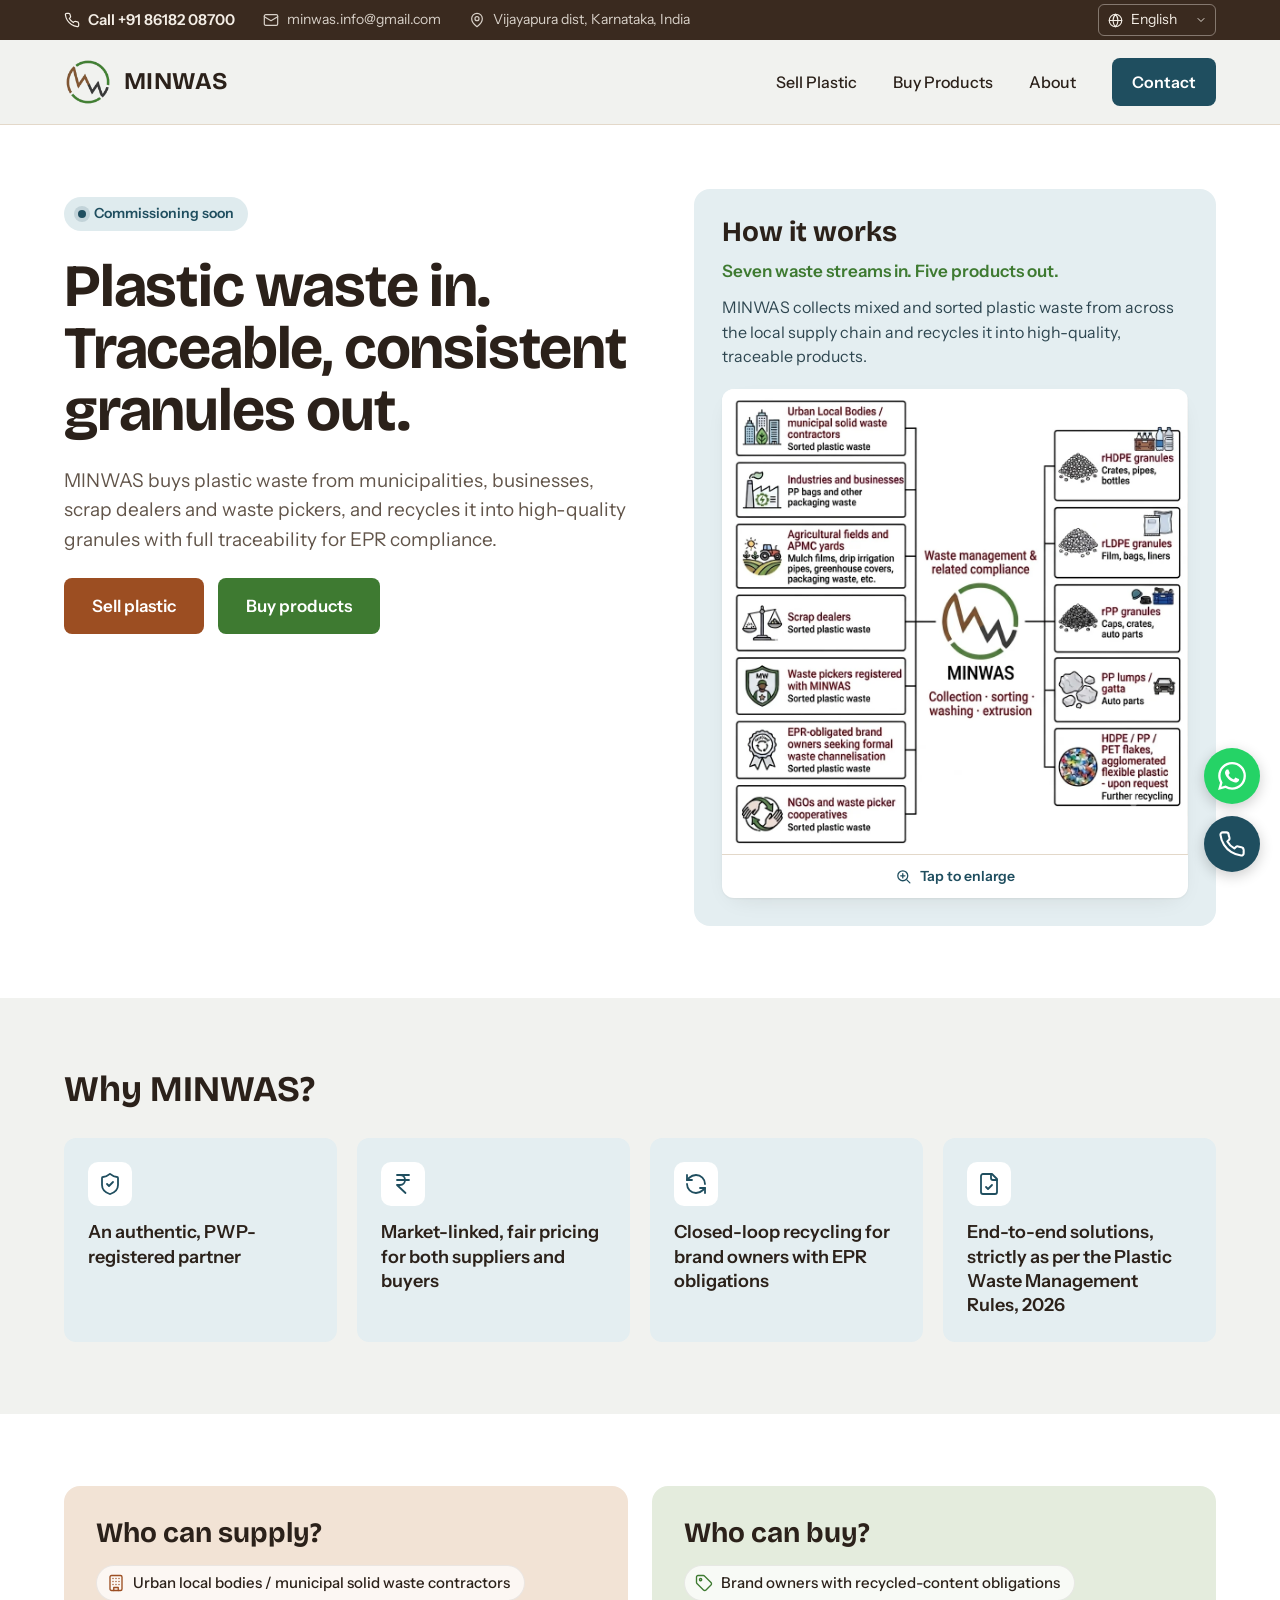
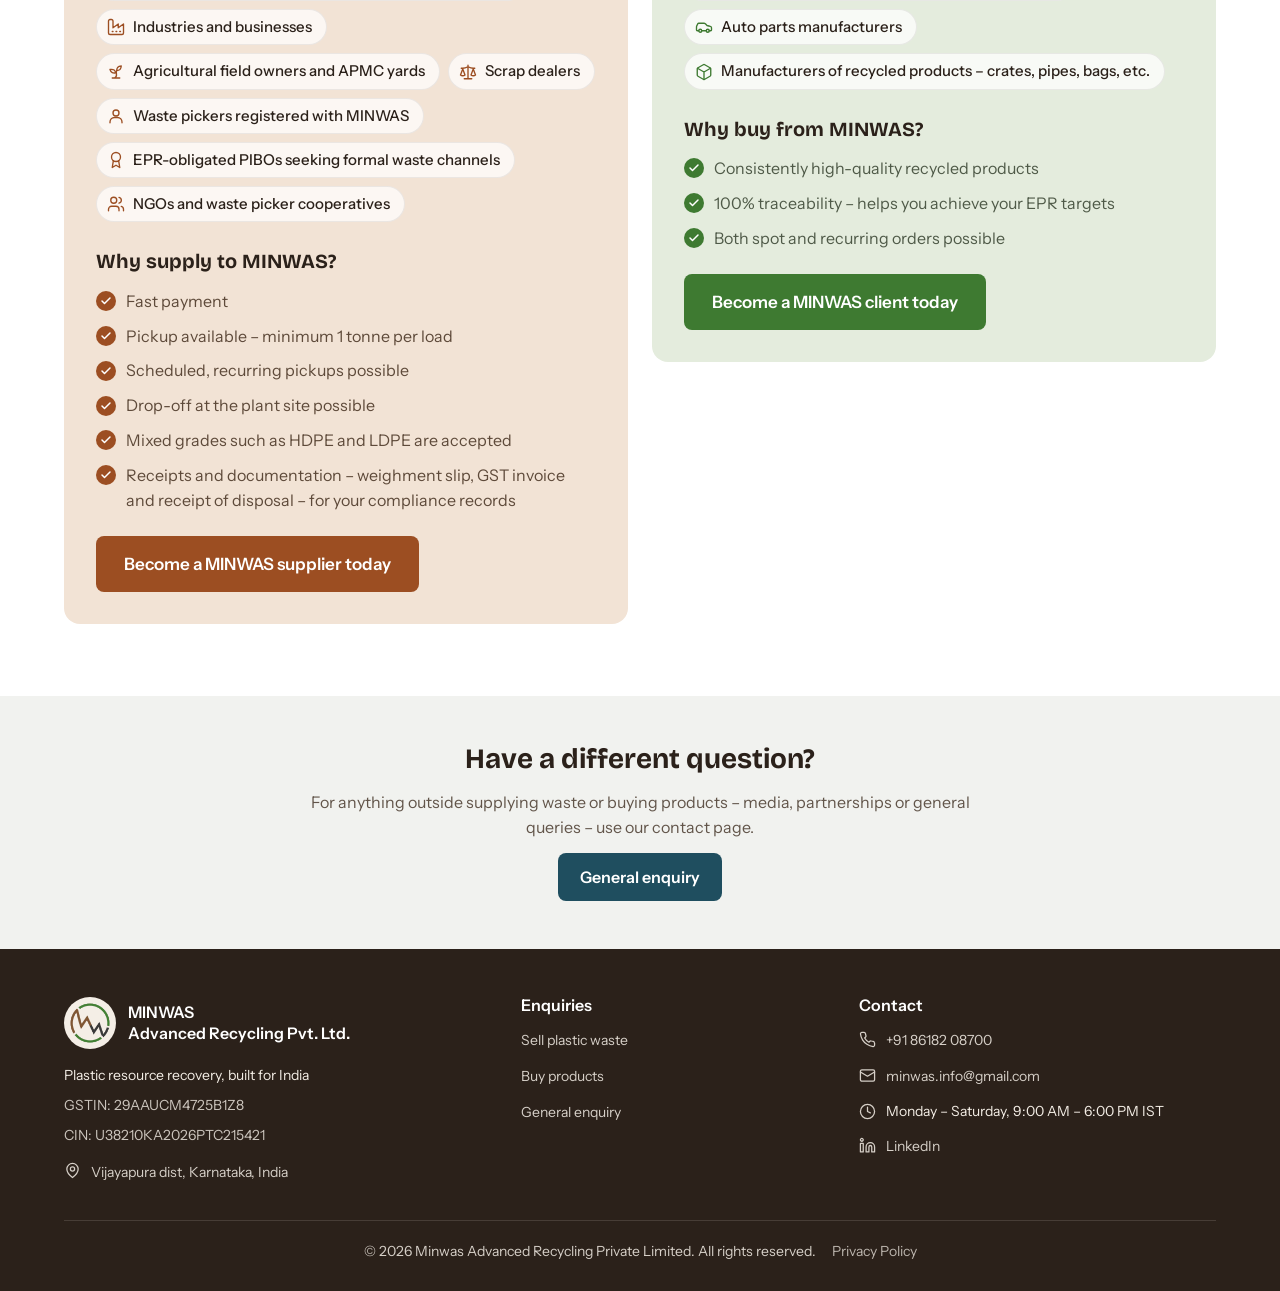
==== index.html @ 15d444ad "Add MINWAS website, published on www.minwas.com Static site for MINWAS Advanced Recycling: Home, Sel" ====
<!doctype html>
<html lang="en">
<head>
<meta charset="utf-8">
<meta name="viewport" content="width=device-width, initial-scale=1, viewport-fit=cover">
<title data-i18n="meta.home.title">MINWAS – Plastic waste recycling in Vijayapura, Karnataka</title>
<meta name="description" content="MINWAS buys plastic waste from municipalities, businesses, scrap dealers and waste pickers, and recycles it into traceable, high-quality granules." data-i18n-attr="content:meta.home.desc">
<meta property="og:title" content="MINWAS Advanced Recycling">
<meta property="og:description" content="Sell us your plastic waste. Buy traceable recycled granules. Vijayapura, Karnataka.">
<meta name="theme-color" content="#3A2A1F">
<link rel="icon" href="assets/img/favicon-64.png" type="image/png">
<link rel="apple-touch-icon" href="assets/img/logo-512.png">
<link rel="preconnect" href="https://fonts.googleapis.com">
<link rel="preconnect" href="https://fonts.gstatic.com" crossorigin>
<link rel="stylesheet" href="https://fonts.googleapis.com/css2?family=Bricolage+Grotesque:opsz,wght@12..96,600;12..96,700&family=Instrument+Sans:wght@400;500;600&display=swap">
<link rel="stylesheet" href="assets/css/styles.css">
<script>(function(){var d=document.documentElement,l;try{l=localStorage.getItem('minwas-lang')}catch(e){}if(!l){l=((navigator.languages&&navigator.languages[0])||navigator.language||'').slice(0,2)}if(/^(kn|hi|mr)$/.test(l)){d.className+=' i18n-pending';d.lang=l;setTimeout(function(){d.classList.remove('i18n-pending')},3000)}})();</script>
<script src="assets/js/main.js" defer></script>
</head>
<body data-page="home">
<div id="site-header"></div>

<main id="main">
  <section class="hero">
    <div class="container hero-grid">
      <div class="hero-copy">
        <span class="pill"><span class="dot"></span><span data-i18n="home.pill">Commissioning soon</span></span>
        <h1 data-i18n="home.h1">Plastic waste in. Traceable, consistent granules out.</h1>
        <p class="lede" data-i18n="home.lede">MINWAS buys plastic waste from municipalities, businesses, scrap dealers and waste pickers, and recycles it into high-quality granules with full traceability for EPR compliance.</p>
        <div class="btn-row">
          <a class="btn btn-brown btn-lg" href="sell.html" data-i18n="home.ctaSell">Sell plastic</a>
          <a class="btn btn-green btn-lg" href="buy.html" data-i18n="home.ctaBuy">Buy products</a>
        </div>
      </div>

      <aside class="how-card" aria-labelledby="how-title">
        <h2 id="how-title" data-i18n="home.howTitle">How it works</h2>
        <p class="tagline" data-i18n="home.howTagline">Seven waste streams in. Five products out.</p>
        <p data-i18n="home.howText">MINWAS collects mixed and sorted plastic waste from across the local supply chain and recycles it into high-quality, traceable products.</p>
        <a class="zoom" href="assets/img/process-flow.webp" data-zoom>
          <img src="assets/img/process-flow.webp" width="1026" height="1024" fetchpriority="high"
               alt="Diagram: seven kinds of suppliers (urban local bodies, industries, farms and APMC yards, scrap dealers, registered waste pickers, EPR-obligated brand owners, NGOs) send plastic waste to MINWAS for collection, sorting, washing and extrusion. Out come rHDPE, rLDPE and rPP granules, PP lumps (gatta), and flakes or agglomerate on request."
               data-i18n-attr="alt:home.flowAlt">
          <span class="zoom-hint"><i data-icon="zoom"></i><span data-i18n="common.tapZoom">Tap to enlarge</span></span>
        </a>
      </aside>
    </div>
  </section>

  <section class="section bg-alt" aria-labelledby="why-title">
    <div class="container">
      <h2 id="why-title" class="section-title" style="margin-bottom:28px" data-i18n="home.whyTitle">Why MINWAS?</h2>
      <div class="grid-4">
        <div class="feature">
          <span class="feature-icon"><i data-icon="shield"></i></span>
          <div><h3 data-i18n="home.why1">An authentic, PWP-registered partner</h3></div>
        </div>
        <div class="feature">
          <span class="feature-icon"><i data-icon="rupee"></i></span>
          <div><h3 data-i18n="home.why2">Market-linked, fair pricing for both suppliers and buyers</h3></div>
        </div>
        <div class="feature">
          <span class="feature-icon"><i data-icon="loop"></i></span>
          <div><h3 data-i18n="home.why3">Closed-loop recycling for brand owners with EPR obligations</h3></div>
        </div>
        <div class="feature">
          <span class="feature-icon"><i data-icon="filecheck"></i></span>
          <div><h3 data-i18n="home.why4">End-to-end solutions, strictly as per the Plastic Waste Management Rules, 2026</h3></div>
        </div>
      </div>
    </div>
  </section>

  <section class="section">
    <div class="container grid-2">
      <div class="panel panel-sell">
        <div class="panel-body">
          <h2 data-i18n="home.supplyTitle">Who can supply?</h2>
          <ul class="chips">
            <li><i data-icon="building"></i><span data-i18n="who.ulb">Urban local bodies / municipal solid waste contractors</span></li>
            <li><i data-icon="factory"></i><span data-i18n="who.industries">Industries and businesses</span></li>
            <li><i data-icon="sprout"></i><span data-i18n="who.agri">Agricultural field owners and APMC yards</span></li>
            <li><i data-icon="scale"></i><span data-i18n="who.scrap">Scrap dealers</span></li>
            <li><i data-icon="user"></i><span data-i18n="who.pickers">Waste pickers registered with MINWAS</span></li>
            <li><i data-icon="badge"></i><span data-i18n="who.pibo">EPR-obligated PIBOs seeking formal waste channels</span></li>
            <li><i data-icon="users"></i><span data-i18n="who.ngo">NGOs and waste picker cooperatives</span></li>
          </ul>
          <h3 data-i18n="home.whySupply">Why supply to MINWAS?</h3>
          <ul class="ticks">
            <li data-i18n="home.ws1">Fast payment</li>
            <li data-i18n="home.ws2">Pickup available – minimum 1 tonne per load</li>
            <li data-i18n="home.ws3">Scheduled, recurring pickups possible</li>
            <li data-i18n="home.ws4">Drop-off at the plant site possible</li>
            <li data-i18n="home.ws5">Mixed grades such as HDPE and LDPE are accepted</li>
            <li data-i18n="home.ws6">Receipts and documentation – weighment slip, GST invoice and receipt of disposal – for your compliance records</li>
          </ul>
        </div>
        <a class="btn btn-lg" href="sell.html" data-i18n="home.becomeSupplier">Become a MINWAS supplier today</a>
      </div>

      <div class="panel panel-buy">
        <div class="panel-body">
          <h2 data-i18n="home.buyTitle">Who can buy?</h2>
          <ul class="chips">
            <li><i data-icon="tag"></i><span data-i18n="who.brands">Brand owners with recycled-content obligations</span></li>
            <li><i data-icon="car"></i><span data-i18n="who.auto">Auto parts manufacturers</span></li>
            <li><i data-icon="box"></i><span data-i18n="who.makers">Manufacturers of recycled products – crates, pipes, bags, etc.</span></li>
          </ul>
          <h3 data-i18n="home.whyBuy">Why buy from MINWAS?</h3>
          <ul class="ticks">
            <li data-i18n="home.wb1">Consistently high-quality recycled products</li>
            <li data-i18n="home.wb2">100% traceability – helps you achieve your EPR targets</li>
            <li data-i18n="home.wb3">Both spot and recurring orders possible</li>
          </ul>
        </div>
        <a class="btn btn-lg" href="buy.html" data-i18n="home.becomeClient">Become a MINWAS client today</a>
      </div>
    </div>
  </section>

  <section class="section-tight bg-alt">
    <div class="container cta-band">
      <h2 data-i18n="home.otherTitle">Have a different question?</h2>
      <p data-i18n="home.otherText">For anything outside supplying waste or buying products – media, partnerships or general queries – use our contact page.</p>
      <a class="btn btn-petrol" href="contact.html#enquiry" data-i18n="home.otherCta">General enquiry</a>
    </div>
  </section>
</main>

<div id="site-footer"></div>
</body>
</html>
---- assets/css/styles.css ----
/* MINWAS — shared styles. Tokens follow the "Petrol Blue" reference mockup. */

:root {
  /* Neutrals */
  --ink: #2B211A;
  --ink-soft: #62554A;
  --ink-muted: #6E5F51;
  --cream: #F4EEE6;
  --topbar: #3A2A1F;
  --footer: #2B211A;
  --surface: #FFFFFF;
  --surface-alt: #F1F2EF;
  --line: #E3D8C9;
  --placeholder: #E7DDD0;

  /* Common (petrol) */
  --petrol: #1F4E5F;
  --petrol-hover: #173C49;
  --petrol-soft: #E4EEF1;
  --petrol-pill: #DFEBEE;

  /* Selling side (brown) */
  --brown: #9C4E22;
  --brown-hover: #7E3D18;
  --brown-soft: #F2E3D5;
  --brown-text: #5E4A3A;

  /* Buying side (green) */
  --green: #3E7A31;
  --green-hover: #2F5F25;
  --green-soft: #E4ECDD;
  --green-text: #4F5A48;

  --whatsapp: #25D366;
  --whatsapp-hover: #1EB257;

  /* Page accent — overridden per page theme */
  --accent: var(--petrol);
  --accent-hover: var(--petrol-hover);
  --accent-soft: var(--petrol-soft);
  --accent-text: #2E4650;

  /* Type */
  --font-display: 'Bricolage Grotesque', system-ui, sans-serif;
  --font-body: 'Instrument Sans', system-ui, sans-serif;
  --lh-body: 1.55;
  --lh-heading: 1.12;
  --lh-display: 1.04;
  --track-display: -0.02em;

  /* Layout */
  --gutter: 64px;
  --maxw: 1280px;
  --radius-sm: 8px;
  --radius: 12px;
  --radius-lg: 16px;
  --shadow-float: 0 4px 14px rgba(0, 0, 0, 0.2);
  --shadow-card: 0 1px 2px rgba(43, 33, 26, 0.05), 0 8px 24px -12px rgba(43, 33, 26, 0.14);
  --header-h: 124px;
  --ease: cubic-bezier(0.22, 1, 0.36, 1);
}

body.theme-sell { --accent: var(--brown); --accent-hover: var(--brown-hover); --accent-soft: var(--brown-soft); --accent-text: var(--brown-text); }
body.theme-buy  { --accent: var(--green); --accent-hover: var(--green-hover); --accent-soft: var(--green-soft); --accent-text: var(--green-text); }

/* Indian scripts: no negative tracking (breaks conjuncts), taller lines for matras */
html:lang(kn) {
  --font-display: 'Bricolage Grotesque', 'Anek Kannada', 'Noto Sans Kannada', sans-serif;
  --font-body: 'Instrument Sans', 'Noto Sans Kannada', sans-serif;
}
html:lang(hi), html:lang(mr) {
  --font-display: 'Bricolage Grotesque', 'Anek Devanagari', 'Noto Sans Devanagari', sans-serif;
  --font-body: 'Instrument Sans', 'Noto Sans Devanagari', sans-serif;
}
html:is(:lang(kn), :lang(hi), :lang(mr)) {
  --lh-body: 1.7;
  --lh-heading: 1.3;
  --lh-display: 1.22;
  --track-display: 0;
}

/* Hide the page until the saved language is applied, to avoid a flash of English */
html.i18n-pending body { opacity: 0; }
body { transition: opacity 0.2s ease; }

*, *::before, *::after { box-sizing: border-box; }
html { -webkit-text-size-adjust: 100%; scroll-padding-top: calc(var(--header-h) + 16px); }
body {
  margin: 0;
  background: var(--surface);
  color: var(--ink);
  font-family: var(--font-body);
  font-size: 16px;
  line-height: var(--lh-body);
  -webkit-font-smoothing: antialiased;
  text-rendering: optimizeLegibility;
}
img { max-width: 100%; height: auto; display: block; }
a { color: var(--accent); text-underline-offset: 3px; }
a:hover { color: var(--accent-hover); }
h1, h2, h3, h4 { margin: 0; font-family: var(--font-display); font-weight: 700; line-height: var(--lh-heading); overflow-wrap: break-word; }
p { margin: 0; }
ul, ol { margin: 0; padding: 0; }
button, input, select, textarea { font: inherit; color: inherit; }
:focus-visible { outline: 3px solid var(--accent); outline-offset: 2px; border-radius: 4px; }

.sr-only { position: absolute; width: 1px; height: 1px; padding: 0; margin: -1px; overflow: hidden; clip: rect(0, 0, 0, 0); border: 0; }
.skip-link { position: absolute; left: 12px; top: -60px; z-index: 100; background: var(--petrol); color: #fff; padding: 10px 16px; border-radius: var(--radius-sm); }
.skip-link:focus { top: 12px; color: #fff; }

.container { width: 100%; max-width: var(--maxw); margin: 0 auto; padding: 0 var(--gutter); }

.icon { width: 1.15em; height: 1.15em; flex-shrink: 0; stroke: currentColor; fill: none; stroke-width: 1.8; stroke-linecap: round; stroke-linejoin: round; }

/* ---------- Sticky site header (top bar + nav) ---------- */
.site-top { position: sticky; top: 0; z-index: 50; }

.topbar { background: var(--topbar); color: var(--cream); font-size: 14px; }
.topbar .container { min-height: 40px; display: flex; align-items: center; justify-content: space-between; gap: 16px; }
.topbar-links { display: flex; align-items: center; gap: 28px; }
.topbar a { color: var(--cream); text-decoration: none; display: inline-flex; align-items: center; gap: 8px; opacity: 0.85; }
.topbar a:hover { opacity: 1; color: #fff; text-decoration: underline; }
.topbar a.topbar-phone { opacity: 1; font-weight: 600; font-size: 15px; }
.topbar .icon { width: 16px; height: 16px; }

.lang-picker { position: relative; display: inline-flex; align-items: center; }
.lang-picker .icon { position: absolute; left: 10px; width: 15px; height: 15px; pointer-events: none; }
.lang-picker .chev { left: auto; right: 9px; width: 12px; height: 12px; }
.lang-picker select {
  appearance: none; -webkit-appearance: none;
  background: transparent; color: var(--cream);
  border: 1px solid rgba(244, 238, 230, 0.4); border-radius: 6px;
  padding: 4px 28px 4px 32px; min-height: 30px; cursor: pointer;
}
.lang-picker select:hover { border-color: rgba(244, 238, 230, 0.8); }
.lang-picker select:focus-visible { outline-color: var(--cream); }
.lang-picker option { color: var(--ink); background: #fff; }

.header { background: var(--surface-alt); border-bottom: 1px solid var(--line); }
.header .container { height: 84px; display: flex; align-items: center; justify-content: space-between; gap: 24px; }
.brand { display: inline-flex; align-items: center; gap: 12px; color: var(--ink); text-decoration: none; border-radius: var(--radius-sm); }
.brand:hover { color: var(--ink); }
.brand img { width: 48px; height: 48px; }
.brand span { font-family: 'Bricolage Grotesque', sans-serif; font-weight: 700; font-size: 24px; letter-spacing: 0.02em; }

.nav { display: flex; align-items: center; gap: 36px; font-size: 16px; font-weight: 500; }
.nav a { color: var(--ink); text-decoration: none; padding: 6px 0; position: relative; white-space: nowrap; }
.nav a:not(.btn)::after {
  content: ''; position: absolute; left: 0; right: 0; bottom: 0; height: 2px;
  background: var(--petrol); transform: scaleX(0); transform-origin: left; transition: transform 0.25s var(--ease);
}
.nav a:not(.btn):hover::after, .nav a[aria-current="page"]:not(.btn)::after { transform: scaleX(1); }
.nav a[data-nav="sell"]::after { background: var(--brown); }
.nav a[data-nav="buy"]::after { background: var(--green); }
.nav a[aria-current="page"]:not(.btn) { font-weight: 600; }
.nav a.btn { padding: 12px 20px; font-size: 16px; color: #fff; }

.menu-toggle {
  display: none; align-items: center; justify-content: center; gap: 8px;
  min-width: 48px; height: 48px; padding: 0 14px; border-radius: var(--radius-sm);
  background: transparent; border: 1px solid var(--line); color: var(--ink); cursor: pointer; font-weight: 600;
}
.menu-toggle:hover { background: #fff; }
.menu-toggle:active { transform: scale(0.97); }
.menu-toggle .icon { width: 24px; height: 24px; }
.menu-toggle .icon-close { display: none; }
.menu-open .menu-toggle .icon-menu { display: none; }
.menu-open .menu-toggle .icon-close { display: block; }

/* ---------- Buttons ---------- */
.btn {
  display: inline-flex; align-items: center; justify-content: center; gap: 10px;
  min-height: 48px; padding: 12px 22px; border-radius: var(--radius-sm); border: 0;
  background: var(--accent); color: #fff; font-weight: 600; font-size: 16px; line-height: 1.25;
  text-decoration: none; text-align: center; cursor: pointer;
  transition: background-color 0.2s ease, transform 0.15s var(--ease);
}
.btn:hover { background: var(--accent-hover); color: #fff; }
.btn:active { transform: translateY(1px) scale(0.99); }
.btn .icon { width: 20px; height: 20px; }
.btn-lg { padding: 16px 28px; font-size: 17px; min-height: 56px; }
.btn-brown { background: var(--brown); } .btn-brown:hover { background: var(--brown-hover); }
.btn-green { background: var(--green); } .btn-green:hover { background: var(--green-hover); }
.btn-petrol { background: var(--petrol); } .btn-petrol:hover { background: var(--petrol-hover); }
.btn-whatsapp { background: var(--whatsapp); color: #06301a; }
.btn-whatsapp:hover { background: var(--whatsapp-hover); color: #06301a; }
.btn-outline { background: transparent; color: var(--accent); box-shadow: inset 0 0 0 1.5px currentColor; }
.btn-outline:hover { background: var(--accent-soft); color: var(--accent-hover); }
.btn-row { display: flex; flex-wrap: wrap; gap: 14px; }

/* ---------- Sections ---------- */
.section { padding: 72px 0; }
.section-tight { padding: 48px 0; }
.bg-alt { background: var(--surface-alt); }
.section-title { font-size: 36px; }
.section-head { display: flex; flex-direction: column; gap: 12px; margin-bottom: 28px; max-width: 760px; }
.section-head p { color: var(--ink-soft); font-size: 17px; }
.sub-title { font-size: 22px; font-weight: 700; }
.lede { font-size: 19px; line-height: var(--lh-body); color: var(--ink-soft); max-width: 62ch; }

.pill {
  align-self: flex-start; display: inline-flex; align-items: center; gap: 8px;
  background: var(--petrol-pill); color: var(--petrol); font-weight: 600; font-size: 14px;
  padding: 6px 14px; border-radius: 999px;
}
.pill .dot { width: 8px; height: 8px; border-radius: 50%; background: var(--petrol); box-shadow: 0 0 0 4px rgba(31, 78, 95, 0.15); }

/* ---------- Home: hero ---------- */
.hero { padding: 64px 0 72px; }
.hero-grid { display: grid; grid-template-columns: minmax(0, 1.1fr) minmax(0, 1fr); gap: 56px; align-items: start; }
.hero-copy { display: flex; flex-direction: column; gap: 24px; padding-top: 8px; }
.hero h1 { font-size: 60px; line-height: var(--lh-display); letter-spacing: var(--track-display); }
.how-card {
  background: var(--petrol-soft); border-radius: var(--radius-lg); padding: 28px;
  display: flex; flex-direction: column; gap: 10px;
}
.how-card h2 { font-size: 28px; }
.how-card .tagline { font-weight: 600; font-size: 17px; color: var(--green); }
.how-card p { color: var(--accent-text); font-size: 16px; }
.zoom {
  position: relative; display: block; margin-top: 10px; border-radius: var(--radius); overflow: hidden;
  background: #fff; box-shadow: var(--shadow-card); cursor: zoom-in; color: var(--ink); text-decoration: none;
}
.zoom img { width: 100%; }
.zoom-hint {
  display: flex; align-items: center; justify-content: center; gap: 8px; min-height: 44px;
  border-top: 1px solid var(--line); color: var(--petrol); font-size: 14px; font-weight: 600;
  transition: background-color 0.2s ease;
}
.zoom-hint .icon { width: 17px; height: 17px; }
.zoom:hover .zoom-hint { background: var(--petrol-soft); }

/* ---------- Cards ---------- */
.grid-4 { display: grid; grid-template-columns: repeat(4, minmax(0, 1fr)); gap: 20px; }
.grid-2 { display: grid; grid-template-columns: repeat(2, minmax(0, 1fr)); gap: 24px; }
.feature {
  background: var(--petrol-soft); border-radius: var(--radius); padding: 24px;
  display: flex; flex-direction: column; gap: 10px;
}
.feature-icon {
  width: 44px; height: 44px; border-radius: 10px; background: #fff; color: var(--petrol);
  display: grid; place-items: center; margin-bottom: 4px;
}
.feature-icon .icon { width: 24px; height: 24px; }
.feature > div { display: flex; flex-direction: column; gap: 6px; }
.feature h3 { font-family: var(--font-body); font-weight: 600; font-size: 18px; line-height: 1.35; }
.feature p { font-size: 15px; line-height: var(--lh-body); color: #232320; }
.theme-sell .feature { background: var(--brown-soft); }
.theme-sell .feature-icon { color: var(--brown); }
.theme-sell .feature p { color: var(--brown-text); }
.theme-buy .feature { background: var(--green-soft); }
.theme-buy .feature-icon { color: var(--green); }
.theme-buy .feature p { color: var(--green-text); }

/* Supply / buy panels on the home page */
.panel { border-radius: var(--radius-lg); padding: 32px; display: flex; flex-direction: column; gap: 24px; align-self: start; }
.panel h2 { font-size: 28px; }
.panel h3 { font-size: 20px; margin-top: 12px; }
.panel-sell { background: var(--brown-soft); --accent: var(--brown); --accent-hover: var(--brown-hover); --accent-text: var(--brown-text); }
.panel-buy { background: var(--green-soft); --accent: var(--green); --accent-hover: var(--green-hover); --accent-text: var(--green-text); }
.panel .btn { align-self: flex-start; margin-top: auto; }
.panel-body { display: flex; flex-direction: column; gap: 16px; flex: 1; }

.chips { display: flex; flex-wrap: wrap; gap: 8px; list-style: none; }
.chips li {
  display: inline-flex; align-items: center; gap: 8px;
  background: rgba(255, 255, 255, 0.72); border: 1px solid rgba(43, 33, 26, 0.08);
  border-radius: 999px; padding: 7px 14px 7px 10px; font-size: 15px; font-weight: 500; line-height: 1.35;
}
.chips .icon { width: 18px; height: 18px; color: var(--accent); }

.ticks { list-style: none; display: flex; flex-direction: column; gap: 10px; }
.ticks li { display: flex; gap: 10px; align-items: flex-start; color: var(--accent-text); font-size: 16px; }
.ticks li::before {
  content: ''; flex-shrink: 0; width: 20px; height: 20px; margin-top: 0.15em; border-radius: 50%;
  background: var(--accent) url("data:image/svg+xml,%3Csvg xmlns='http://www.w3.org/2000/svg' viewBox='0 0 24 24' fill='none' stroke='white' stroke-width='3' stroke-linecap='round' stroke-linejoin='round'%3E%3Cpath d='M20 6 9 17l-5-5'/%3E%3C/svg%3E") center / 12px no-repeat;
}
.bullets { list-style: none; display: flex; flex-direction: column; gap: 10px; }
.bullets li { position: relative; padding-left: 20px; color: var(--ink-soft); }
.bullets li::before { content: ''; position: absolute; left: 2px; top: 0.62em; width: 7px; height: 7px; border-radius: 50%; background: var(--accent); }

.cta-band { text-align: center; display: flex; flex-direction: column; align-items: center; gap: 14px; }
.cta-band h2 { font-size: 28px; }
.cta-band p { color: var(--ink-soft); max-width: 60ch; }

/* ---------- Inner pages ---------- */
.page-intro { background: var(--accent-soft); padding: 56px 0 48px; }
.page-intro .container { display: flex; flex-direction: column; gap: 16px; }
.page-intro h1 { font-size: 48px; line-height: var(--lh-display); letter-spacing: var(--track-display); max-width: 20ch; }
.page-intro .lede { color: var(--accent-text); }
.page-intro .btn-row { display: none; }

.with-aside { display: grid; grid-template-columns: minmax(0, 1fr) 420px; gap: 48px; align-items: start; }
.stack { display: flex; flex-direction: column; gap: 56px; }
.block { display: flex; flex-direction: column; gap: 18px; }
.block > h2 { font-size: 30px; }
.block > p { color: var(--ink-soft); max-width: 70ch; }
.note { font-size: 14px; color: var(--ink-muted); }

.guide-cards { display: grid; grid-template-columns: repeat(2, minmax(0, 1fr)); gap: 16px; }
.guide-cards .feature h3 { font-family: var(--font-display); font-size: 19px; font-weight: 700; }

/* Process timeline: four numbered circles in a row, joined by a dashed wave, text centred below.
   Columns have no gap so each circle centre sits at exactly 1/8, 3/8, 5/8, 7/8 of the width —
   the same points the wave passes through. --cN is circle N's colour, shaded to the page theme. */
.timeline {
  --dot: 112px;
  --c1: #5E97AB; --c2: #3F7C91; --c3: #1F4E5F; --c4: #143845;
  position: relative;
}
.theme-sell .timeline { --c1: #C98552; --c2: #B1662F; --c3: #944A1E; --c4: #733614; }
.theme-buy .timeline  { --c1: #6FA05C; --c2: #548B45; --c3: #3E7A31; --c4: #2B5E21; }
.timeline-title { text-align: center; margin-bottom: 48px; }
.timeline-wave {
  position: absolute; left: 0; width: 100%;
  height: calc(var(--dot) * 1.3); top: calc(var(--dot) * -0.15);
  overflow: visible; pointer-events: none;
}
.timeline-wave path { fill: none; stroke: #CEC8BF; stroke-width: 4; stroke-dasharray: 10 10; stroke-linecap: round; }
.timeline-steps { position: relative; list-style: none; display: grid; grid-template-columns: repeat(4, minmax(0, 1fr)); }
.timeline-steps li { display: flex; flex-direction: column; align-items: center; text-align: center; padding: 0 14px; }
.timeline-steps .n {
  width: var(--dot); height: var(--dot); flex-shrink: 0; border-radius: 50%;
  display: grid; place-items: center; position: relative; z-index: 1;
  font-family: 'Bricolage Grotesque', sans-serif; font-weight: 700; font-size: calc(var(--dot) * 0.42); line-height: 1; color: #fff;
  background: linear-gradient(165deg, color-mix(in srgb, var(--c) 72%, #fff) 0%, var(--c) 85%);
  box-shadow: 0 16px 22px -12px rgba(43, 33, 26, 0.5), 0 2px 4px rgba(43, 33, 26, 0.1);
}
.timeline-steps li:nth-child(1) .n { --c: var(--c1); }
.timeline-steps li:nth-child(2) .n { --c: var(--c2); }
.timeline-steps li:nth-child(3) .n { --c: var(--c3); }
.timeline-steps li:nth-child(4) .n { --c: var(--c4); }
.timeline-steps h3 { font-size: 21px; color: var(--ink); }
.timeline-steps h3::before { content: ''; display: block; width: 1px; height: 32px; margin: 18px auto 18px; background: #D3CDC4; }
.timeline-steps p { margin-top: 10px; font-size: 16px; color: var(--ink-soft); max-width: 30ch; }

.products { display: grid; grid-template-columns: repeat(4, minmax(0, 1fr)); gap: 16px; }
.with-aside .products { grid-template-columns: repeat(2, minmax(0, 1fr)); }
.product { margin: 0; background: #fff; border: 1px solid var(--line); border-radius: var(--radius); overflow: hidden; }
.product img { width: 100%; aspect-ratio: 720 / 393; object-fit: cover; background: var(--placeholder); }
.product figcaption { padding: 12px 14px; font-weight: 600; font-size: 15px; line-height: 1.35; }
.product .tag { display: block; font-weight: 500; font-size: 13px; color: var(--green-text); margin-top: 2px; }

/* ---------- Forms ---------- */
.form-card {
  position: sticky; top: calc(var(--header-h) + 20px);
  background: #fff; border: 1px solid var(--line); border-radius: var(--radius-lg);
  box-shadow: var(--shadow-card); overflow: hidden;
}
.form-card > header { background: var(--accent-soft); padding: 24px; display: flex; flex-direction: column; gap: 6px; }
.form-card > header h2 { font-size: 26px; }
.form-card > header p { font-size: 15px; color: var(--accent-text); }
.form-section { padding: 20px 24px; border-top: 1px solid var(--line); display: flex; flex-direction: column; gap: 12px; }
.form-section > p { font-size: 15px; color: var(--ink-soft); }
.form-section .lead-in { font-weight: 600; color: var(--ink); }
.form-grid { display: grid; grid-template-columns: repeat(2, minmax(0, 1fr)); gap: 14px 12px; }
.field { display: flex; flex-direction: column; gap: 6px; min-width: 0; }
.field.full { grid-column: 1 / -1; }
.field label, .field legend { font-weight: 600; font-size: 14px; color: var(--ink); padding: 0; }
.field .optional { font-weight: 400; color: var(--ink-muted); }
.req { color: var(--brown); }
.input {
  width: 100%; min-height: 48px; padding: 11px 12px; border-radius: var(--radius-sm);
  border: 1.5px solid #D5CABB; background: #FCFBF9; font-size: 16px; line-height: 1.4;
  transition: border-color 0.15s ease, box-shadow 0.15s ease;
}
.input::placeholder { color: #9A8D80; }
.input:hover { border-color: #B9AB9A; }
.input:focus { outline: none; border-color: var(--accent); box-shadow: 0 0 0 3px color-mix(in srgb, var(--accent) 22%, transparent); background: #fff; }
textarea.input { min-height: 110px; resize: vertical; }
select.input {
  appearance: none; -webkit-appearance: none; padding-right: 38px; cursor: pointer;
  background: #FCFBF9 url("data:image/svg+xml,%3Csvg xmlns='http://www.w3.org/2000/svg' viewBox='0 0 24 24' fill='none' stroke='%232B211A' stroke-width='2.2' stroke-linecap='round' stroke-linejoin='round'%3E%3Cpath d='m6 9 6 6 6-6'/%3E%3C/svg%3E") right 12px center / 18px no-repeat;
}
fieldset.field { border: 0; margin: 0; padding: 0; }
.checks { display: grid; grid-template-columns: repeat(2, minmax(0, 1fr)); gap: 8px; margin-top: 2px; }
.check {
  display: flex; align-items: center; gap: 10px; min-height: 46px; padding: 8px 12px;
  border: 1.5px solid #E1D7CA; border-radius: var(--radius-sm); cursor: pointer; font-size: 15px; line-height: 1.3;
  transition: border-color 0.15s ease, background-color 0.15s ease;
}
.check:hover { border-color: #C6B8A6; }
.check:has(input:checked) { border-color: var(--accent); background: var(--accent-soft); }
.check input, .consent input { width: 20px; height: 20px; flex-shrink: 0; accent-color: var(--accent); margin: 0; cursor: pointer; }
.consent { display: flex; gap: 12px; align-items: flex-start; font-size: 14px; color: var(--ink-soft); line-height: 1.5; cursor: pointer; }
.consent input { margin-top: 2px; }
.captcha-slot:empty { display: none; }
.captcha-slot { min-height: 78px; }
.form-card .btn[type="submit"] { width: 100%; }
.form-status { font-size: 15px; padding: 12px 14px; border-radius: var(--radius-sm); display: none; }
.form-status.is-shown { display: block; }
.form-status.ok { background: var(--green-soft); color: #214719; }
.form-status.err { background: #FBE4DE; color: #7A2412; }

.wa-row { display: flex; align-items: center; justify-content: space-between; gap: 12px; flex-wrap: wrap; }
.wa-row strong { font-size: 17px; }

/* ---------- About ---------- */
.about-rows { display: flex; flex-direction: column; }
.about-row { display: grid; grid-template-columns: 220px minmax(0, 1fr); gap: 40px; padding: 40px 0; border-top: 1px solid var(--line); }
.about-row:first-child { border-top: 0; padding-top: 0; }
.about-row h2 { font-size: 32px; color: var(--petrol); }
.about-row .copy { display: flex; flex-direction: column; gap: 16px; font-size: 18px; line-height: var(--lh-body); color: var(--ink-soft); min-width: 0; }
.about-row .copy > p { max-width: 70ch; }
.about-row .copy strong { color: var(--ink); font-weight: 600; }
.team { display: grid; grid-template-columns: repeat(2, minmax(0, 1fr)); gap: 24px; margin-top: 8px; }
.person { background: var(--petrol-soft); border-radius: var(--radius-lg); padding: 24px; display: flex; flex-direction: column; gap: 20px; }
.person-head { display: grid; grid-template-columns: 112px minmax(0, 1fr) auto; gap: 18px; align-items: center; }
.person-head img { width: 112px; height: 112px; object-fit: cover; object-position: center 20%; border-radius: var(--radius); background: var(--placeholder); }
.person-head h3 { font-size: 21px; color: var(--ink); }
.person-head p { font-size: 15px; color: var(--accent-text); line-height: 1.45; }
.person .bullets li { font-size: 15px; }
.icon-btn {
  width: 48px; height: 48px; border-radius: var(--radius-sm); display: grid; place-items: center;
  background: #fff; color: var(--petrol); text-decoration: none; transition: background-color 0.2s ease, color 0.2s ease;
}
.icon-btn:hover { background: var(--petrol); color: #fff; }
.icon-btn .icon { width: 22px; height: 22px; }

/* ---------- Contact ---------- */
.contact-list { list-style: none; display: flex; flex-direction: column; gap: 4px; }
.contact-list li { display: grid; grid-template-columns: 44px minmax(0, 1fr); gap: 14px; align-items: center; padding: 10px 0; }
.contact-list .ci { width: 44px; height: 44px; border-radius: 10px; background: var(--petrol-soft); color: var(--petrol); display: grid; place-items: center; }
.contact-list .ci .icon { width: 22px; height: 22px; }
.contact-list small { display: block; font-size: 13px; color: var(--ink-muted); font-weight: 500; }
.contact-list a, .contact-list span { color: var(--ink); font-weight: 600; text-decoration: none; }
.contact-list a:hover { color: var(--petrol); text-decoration: underline; }
.map-card { border-radius: var(--radius-lg); overflow: hidden; border: 1px solid var(--line); background: var(--placeholder); }
.map-card iframe { display: block; width: 100%; height: 320px; border: 0; }
.map-card a { display: flex; align-items: center; justify-content: center; gap: 8px; padding: 14px; background: #fff; font-weight: 600; color: var(--petrol); text-decoration: none; min-height: 48px; }
.map-card a:hover { background: var(--petrol-soft); }

.faq { display: flex; flex-direction: column; gap: 10px; }
.faq details { background: #fff; border: 1px solid var(--line); border-radius: var(--radius); }
.faq details[open] { border-color: #C9D9DE; background: #FBFDFD; }
.faq summary {
  list-style: none; cursor: pointer; display: flex; justify-content: space-between; align-items: center; gap: 16px;
  padding: 16px 18px; font-weight: 600; font-size: 16px; min-height: 56px;
}
.faq summary::-webkit-details-marker { display: none; }
.faq summary .icon { width: 20px; height: 20px; color: var(--petrol); transition: transform 0.25s var(--ease); }
.faq details[open] summary .icon { transform: rotate(45deg); }
.faq details p { padding: 0 18px 18px; color: var(--ink-soft); }

/* ---------- Privacy ---------- */
.legal { max-width: 780px; display: flex; flex-direction: column; gap: 32px; }
.legal section { display: flex; flex-direction: column; gap: 10px; }
.legal h2 { font-size: 24px; }
.legal p { color: var(--ink-soft); font-size: 17px; }
.legal .updated { font-size: 15px; color: var(--ink-muted); }

/* ---------- Footer ---------- */
.footer { background: var(--footer); color: var(--cream); font-size: 14px; }
.footer .container { padding-top: 48px; padding-bottom: 28px; }
.footer-grid { display: grid; grid-template-columns: 1.4fr 1fr 1.2fr; gap: 40px; }
.footer h2 { font-family: var(--font-body); font-size: 16px; font-weight: 600; margin-bottom: 14px; color: #fff; }
.footer a { color: var(--cream); text-decoration: none; opacity: 0.85; }
.footer a:hover { opacity: 1; text-decoration: underline; color: #fff; }
.footer-brand { display: flex; flex-direction: column; gap: 8px; }
.footer-brand .brand-line { display: flex; align-items: center; gap: 12px; margin-bottom: 8px; }
.footer-brand img { width: 52px; height: 52px; background: var(--cream); border-radius: 50%; padding: 4px; }
.footer-brand strong { font-size: 16px; font-weight: 600; line-height: 1.35; color: #fff; }
.footer-brand .muted { opacity: 0.8; }
.footer-list { list-style: none; display: flex; flex-direction: column; gap: 12px; }
.footer-list li { display: flex; gap: 10px; align-items: flex-start; }
.footer-list .icon { width: 17px; height: 17px; margin-top: 2px; opacity: 0.85; }
.footer-list a { display: inline-flex; align-items: center; min-height: 24px; }
.footer-bottom { margin-top: 36px; padding-top: 20px; border-top: 1px solid rgba(244, 238, 230, 0.16); display: flex; justify-content: center; flex-wrap: wrap; gap: 6px 16px; opacity: 0.85; text-align: center; }

/* ---------- Sticky contact buttons ---------- */
.fab { position: fixed; right: 20px; bottom: 28px; z-index: 40; display: flex; flex-direction: column; gap: 12px; }
.fab a {
  width: 56px; height: 56px; border-radius: 999px; display: grid; place-items: center;
  color: #fff; box-shadow: var(--shadow-float); text-decoration: none;
  transition: transform 0.2s var(--ease);
}
.fab a:hover { transform: scale(1.06); color: #fff; }
.fab a:active { transform: scale(0.96); }
.fab .fab-wa { background: var(--whatsapp); }
.fab .fab-call { background: var(--petrol); }
.fab .icon { width: 28px; height: 28px; }
.fab .fab-wa .icon { fill: currentColor; stroke: none; }
.action-bar { display: none; }

/* ---------- Lightbox ---------- */
.lightbox { border: 0; padding: 0; background: transparent; max-width: 100vw; max-height: 100vh; width: 100vw; height: 100vh; margin: 0; }
.lightbox::backdrop { background: rgba(20, 15, 11, 0.88); }
.lightbox-inner { width: 100%; height: 100%; overflow: auto; display: grid; place-items: center; padding: 64px 12px 24px; }
.lightbox img { max-width: min(1200px, 100%); height: auto; border-radius: var(--radius-sm); background: #fff; }
.lightbox-close {
  position: fixed; top: 12px; right: 12px; min-height: 48px; padding: 0 16px; border-radius: 999px; border: 0;
  background: #fff; color: var(--ink); font-weight: 600; display: inline-flex; align-items: center; gap: 8px; cursor: pointer;
}
.lightbox-close:hover { background: var(--cream); }

/* ---------- Responsive ---------- */
@media (max-width: 1180px) {
  :root { --gutter: 40px; }
  .nav { gap: 24px; }
  .hero h1 { font-size: 52px; }
  .with-aside { grid-template-columns: minmax(0, 1fr) 380px; gap: 36px; }
  .products { grid-template-columns: repeat(2, minmax(0, 1fr)); }
  .timeline { --dot: 92px; }
  .timeline-steps li { padding: 0 8px; }
  .timeline-steps h3 { font-size: 18px; }
  .timeline-steps p { font-size: 15px; }
}

@media (max-width: 1000px) {
  :root { --header-h: 104px; }
  .topbar .container { min-height: 40px; }
  .topbar-links { gap: 18px; }
  .topbar .t-label { display: none; }
  .topbar a.topbar-phone .t-label { display: inline; }
  .header .container { height: 64px; }
  .brand img { width: 40px; height: 40px; }
  .brand span { font-size: 21px; }
  .menu-toggle { display: inline-flex; }
  .nav {
    position: absolute; left: 0; right: 0; top: 100%;
    flex-direction: column; align-items: stretch; gap: 0;
    background: var(--surface-alt); border-bottom: 1px solid var(--line);
    padding: 8px var(--gutter) 20px; box-shadow: 0 16px 24px -16px rgba(43, 33, 26, 0.3);
    display: none;
  }
  .menu-open .nav { display: flex; }
  .nav a { padding: 14px 4px; font-size: 18px; border-bottom: 1px solid var(--line); }
  .nav a:not(.btn)::after { display: none; }
  .nav a[aria-current="page"]:not(.btn) { color: var(--petrol); }
  .nav a[data-nav="sell"][aria-current="page"] { color: var(--brown); }
  .nav a[data-nav="buy"][aria-current="page"] { color: var(--green); }
  .nav .btn { margin-top: 16px; border-bottom: 0; padding: 14px 20px; }
  .header { position: relative; }

  .hero-grid, .with-aside, .grid-2 { grid-template-columns: 1fr; }
  .grid-4 { grid-template-columns: repeat(2, minmax(0, 1fr)); }
  .form-card { position: static; }
  .page-intro .btn-row { display: flex; }
  .footer-grid { grid-template-columns: 1fr 1fr; }
  .footer-brand { grid-column: 1 / -1; }
  .about-row { grid-template-columns: 1fr; gap: 14px; }
}

@media (max-width: 760px) {
  :root { --gutter: 16px; }
  body { font-size: 16px; padding-bottom: 76px; }
  .section { padding: 48px 0; }
  .section-tight { padding: 36px 0; }
  .section-title { font-size: 28px; }
  .hero { padding: 28px 0 44px; }
  .hero-grid { gap: 36px; }
  .hero-copy { gap: 18px; padding-top: 0; }
  .hero h1 { font-size: 38px; }
  .lede { font-size: 17px; }
  .hero .btn-row { flex-direction: column; }
  .hero .btn-row .btn, .page-intro .btn-row .btn { width: 100%; }
  .how-card { padding: 20px; }
  .how-card h2 { font-size: 24px; }
  .page-intro { padding: 32px 0 28px; }
  .page-intro h1 { font-size: 34px; }
  .page-intro .btn-row { flex-direction: column; }
  .grid-4 { grid-template-columns: 1fr; gap: 12px; }
  .feature { flex-direction: row; align-items: flex-start; gap: 14px; padding: 18px; }
  .feature-icon { margin: 0; }
  .feature > div { display: flex; flex-direction: column; gap: 4px; }
  .guide-cards .feature { flex-direction: column; gap: 8px; }
  .guide-cards { grid-template-columns: 1fr; gap: 12px; }
  .panel { padding: 22px; }
  .panel h2 { font-size: 24px; }
  .panel .btn { align-self: stretch; }
  .stack { gap: 44px; }
  .block > h2 { font-size: 26px; }
  /* Phone: the same timeline turned vertical — circles down the left, joined by a dashed line */
  .timeline { --dot: 56px; }
  .timeline-title { margin-bottom: 28px; }
  .timeline-wave { display: none; }
  .timeline-steps { grid-template-columns: 1fr; }
  .timeline-steps li {
    position: relative; display: grid; grid-template-columns: var(--dot) minmax(0, 1fr);
    column-gap: 16px; align-items: start; text-align: left; padding: 0 0 28px;
  }
  .timeline-steps li:last-child { padding-bottom: 0; }
  .timeline-steps li:not(:last-child)::after {
    content: ''; position: absolute; left: calc(var(--dot) / 2 - 1.5px); top: calc(var(--dot) + 6px); bottom: 6px;
    border-left: 3px dashed #CEC8BF;
  }
  .timeline-steps .n { grid-row: 1 / span 2; }
  .timeline-steps h3 { font-size: 19px; padding-top: 14px; }
  .timeline-steps h3::before { display: none; }
  .timeline-steps p { margin-top: 4px; font-size: 15px; max-width: none; }
  .products { gap: 12px; }
  .product figcaption { padding: 10px 12px; font-size: 14px; }
  .form-grid, .checks { grid-template-columns: 1fr; }
  .form-section, .form-card > header { padding: 18px 16px; }
  .team { grid-template-columns: 1fr; }
  .person { padding: 18px; }
  .person-head { grid-template-columns: 88px minmax(0, 1fr) auto; gap: 14px; }
  .person-head img { width: 88px; height: 88px; }
  .about-row { padding: 28px 0; }
  .about-row h2 { font-size: 26px; }
  .about-row .copy { font-size: 17px; }
  .map-card iframe { height: 260px; }
  .footer-grid { grid-template-columns: 1fr; gap: 28px; }
  .footer .container { padding-top: 36px; }
  .footer-list a { min-height: 32px; }

  .fab { display: none; }
  .action-bar {
    position: fixed; left: 0; right: 0; bottom: 0; z-index: 45;
    display: grid; grid-template-columns: 1fr 1fr; gap: 10px;
    padding: 10px 12px calc(10px + env(safe-area-inset-bottom));
    background: rgba(255, 255, 255, 0.96); border-top: 1px solid var(--line);
    box-shadow: 0 -8px 24px -12px rgba(43, 33, 26, 0.25);
    backdrop-filter: blur(8px);
  }
  .action-bar .btn { min-height: 52px; font-size: 17px; }
  .action-bar .btn-whatsapp .icon { fill: currentColor; stroke: none; }
}

@media (max-width: 420px) {
  .topbar .container { gap: 10px; }
  .topbar-links { gap: 14px; }
  .topbar .t-word { display: none; }
  .lang-picker select { padding-right: 24px; max-width: 118px; }
  .hero h1 { font-size: 34px; }
  .person-head { grid-template-columns: 76px minmax(0, 1fr); }
  .person-head img { width: 76px; height: 76px; }
  .person-head .icon-btn { grid-column: 1 / -1; width: 100%; }
}

/* Indian-script sizing: long compound words need slightly smaller display sizes */
html:is(:lang(kn), :lang(hi), :lang(mr)) .hero h1 { font-size: 50px; }
html:is(:lang(kn), :lang(hi), :lang(mr)) .page-intro h1 { font-size: 42px; }
@media (max-width: 1180px) { html:is(:lang(kn), :lang(hi), :lang(mr)) .hero h1 { font-size: 44px; } }
@media (max-width: 760px) {
  html:is(:lang(kn), :lang(hi), :lang(mr)) .hero h1 { font-size: 31px; }
  html:is(:lang(kn), :lang(hi), :lang(mr)) .page-intro h1 { font-size: 29px; }
  html:is(:lang(kn), :lang(hi), :lang(mr)) .section-title { font-size: 25px; }
}
html:is(:lang(kn), :lang(hi), :lang(mr)) .nav { gap: 26px; }
html:is(:lang(kn), :lang(hi), :lang(mr)) .btn { line-height: 1.4; }

@media (prefers-reduced-motion: reduce) {
  *, *::before, *::after { transition-duration: 0.01ms !important; animation-duration: 0.01ms !important; }
}

@media print {
  .site-top, .fab, .action-bar, .footer { display: none; }
}
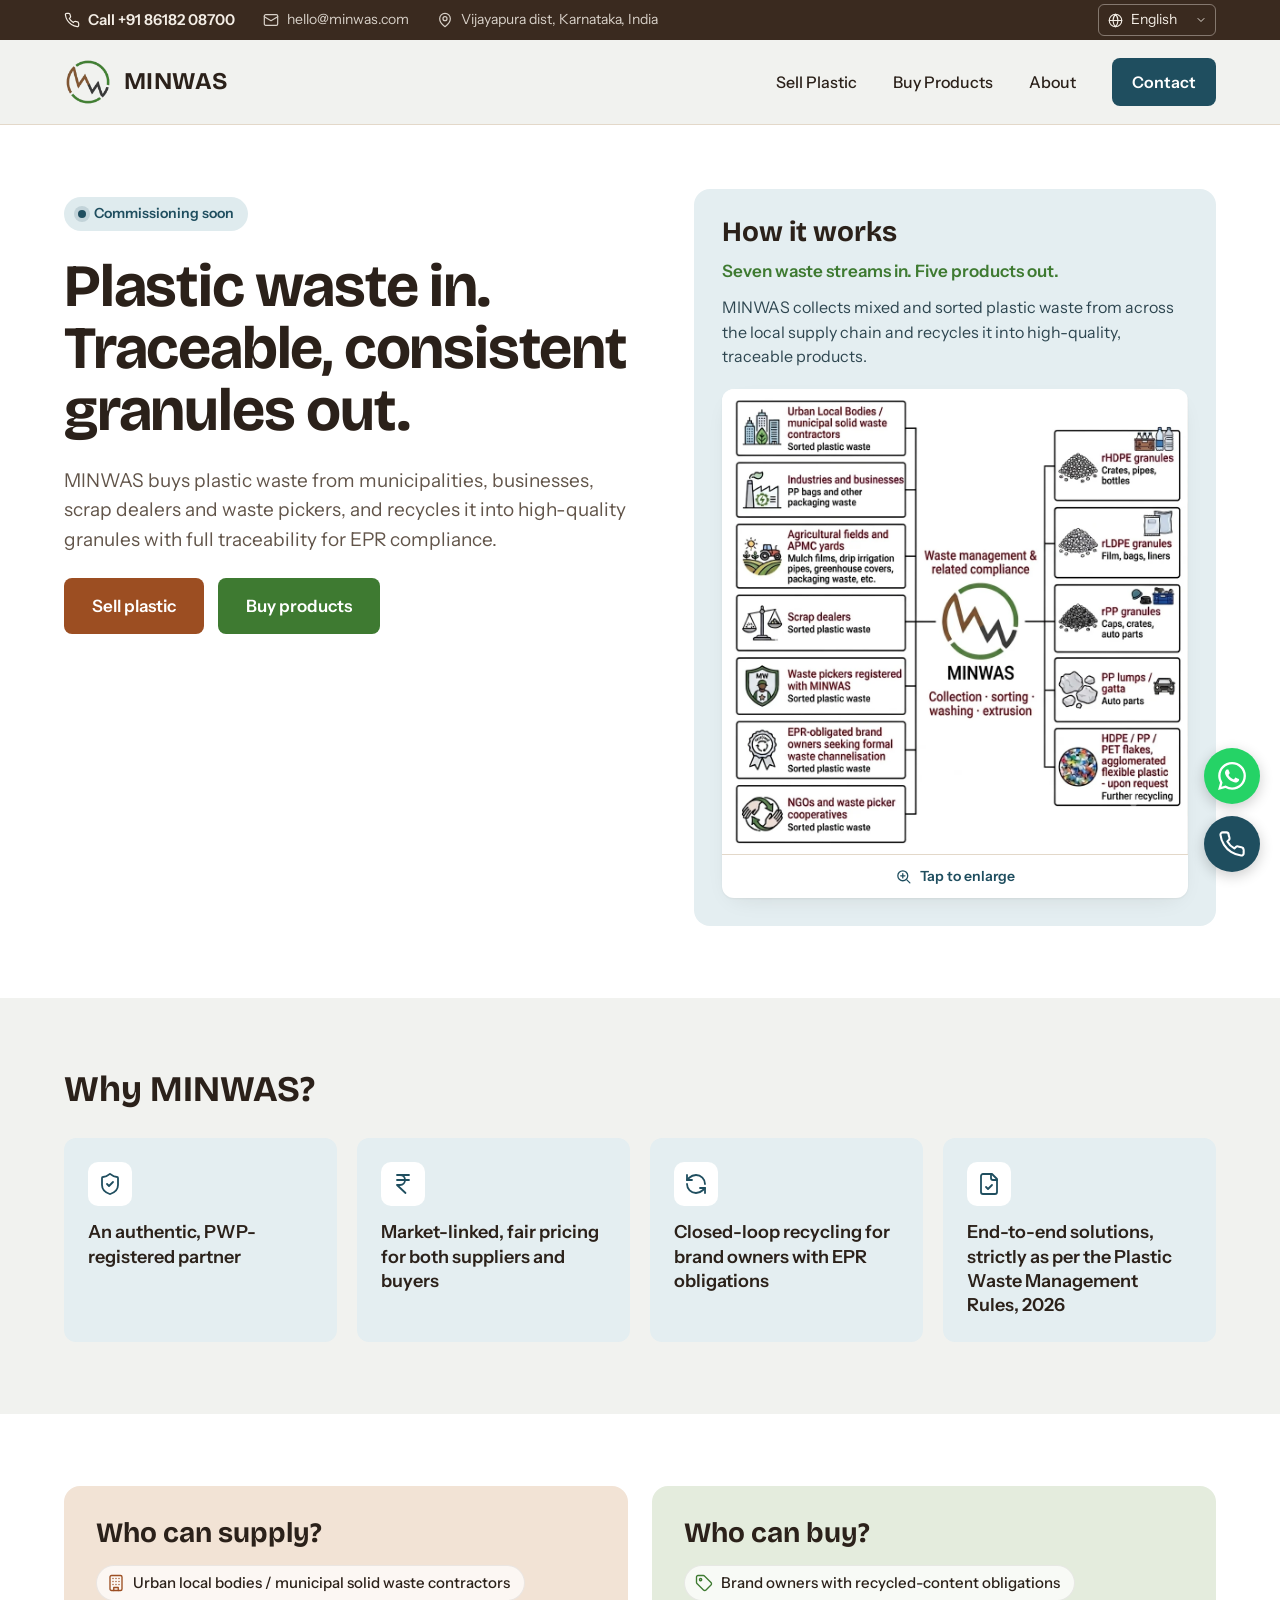
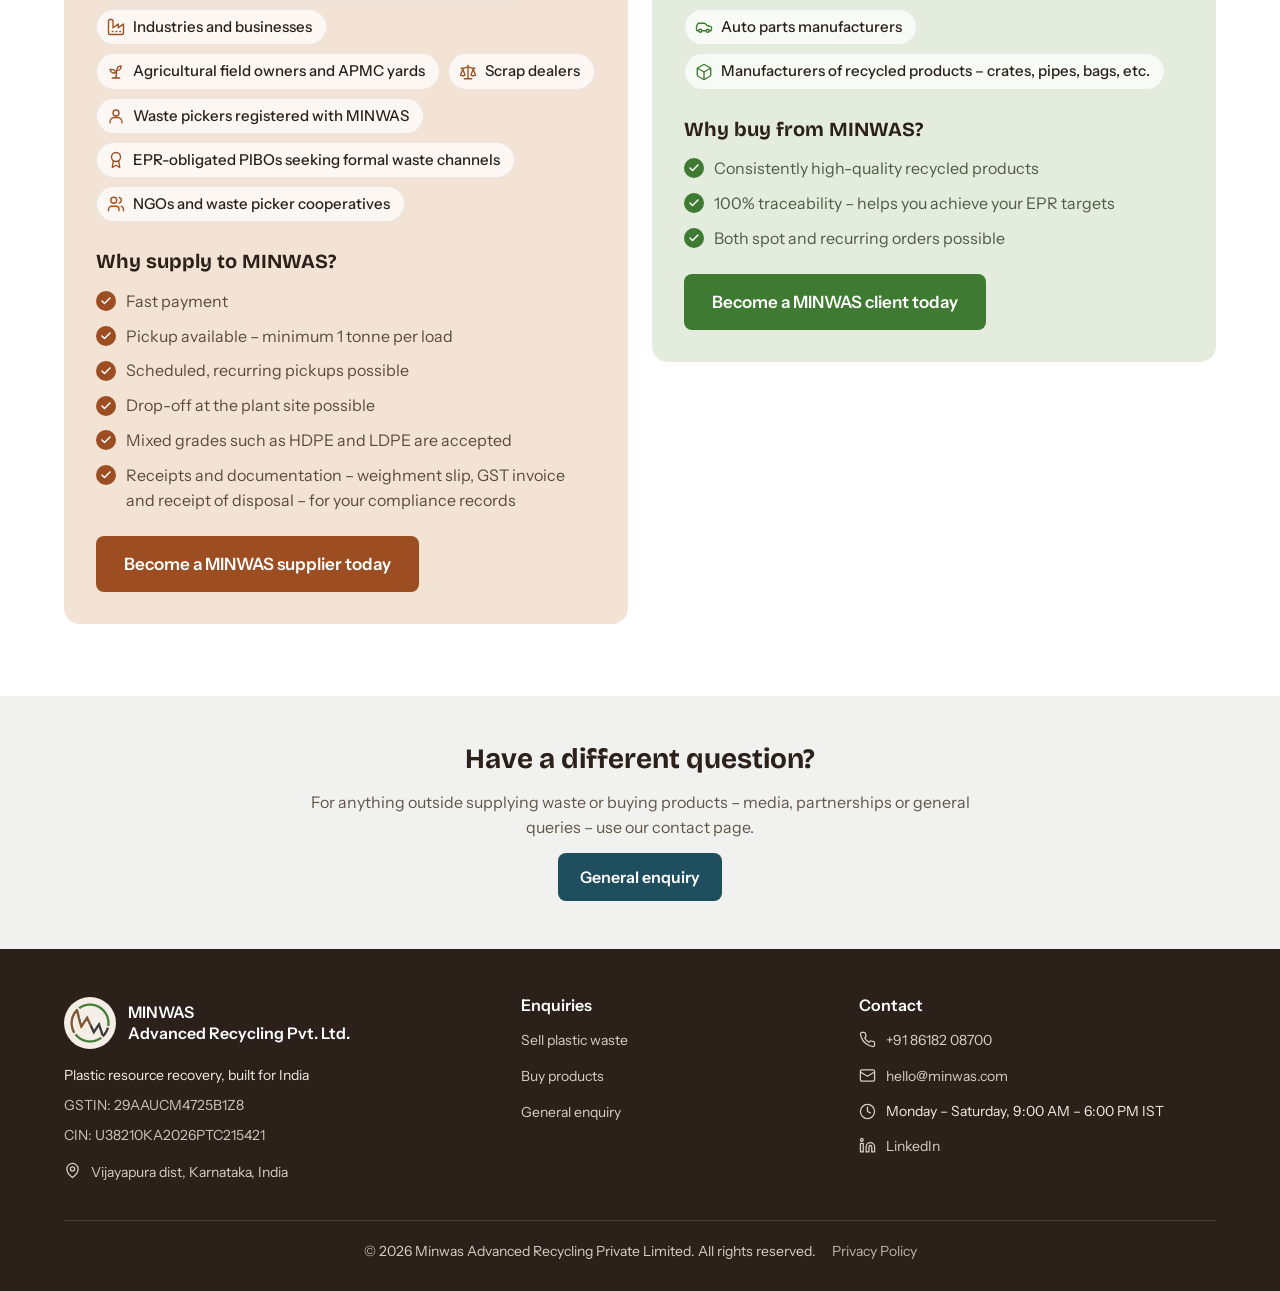
==== commit 03551e72: "Version CSS/JS links so browsers pick up site updates Browsers kept running a previously saved main." ====
--- a/index.html
+++ b/index.html
@@ -13,9 +13,9 @@
 <link rel="preconnect" href="https://fonts.googleapis.com">
 <link rel="preconnect" href="https://fonts.gstatic.com" crossorigin>
 <link rel="stylesheet" href="https://fonts.googleapis.com/css2?family=Bricolage+Grotesque:opsz,wght@12..96,600;12..96,700&family=Instrument+Sans:wght@400;500;600&display=swap">
-<link rel="stylesheet" href="assets/css/styles.css">
+<link rel="stylesheet" href="assets/css/styles.css?v=20261005">
 <script>(function(){var d=document.documentElement,l;try{l=localStorage.getItem('minwas-lang')}catch(e){}if(!l){l=((navigator.languages&&navigator.languages[0])||navigator.language||'').slice(0,2)}if(/^(kn|hi|mr)$/.test(l)){d.className+=' i18n-pending';d.lang=l;setTimeout(function(){d.classList.remove('i18n-pending')},3000)}})();</script>
-<script src="assets/js/main.js" defer></script>
+<script src="assets/js/main.js?v=20261005" defer></script>
 </head>
 <body data-page="home">
 <div id="site-header"></div>
--- a/assets/css/styles.css
+++ b/assets/css/styles.css
@@ -384,6 +384,15 @@
 .check input, .consent input { width: 20px; height: 20px; flex-shrink: 0; accent-color: var(--accent); margin: 0; cursor: pointer; }
 .consent { display: flex; gap: 12px; align-items: flex-start; font-size: 14px; color: var(--ink-soft); line-height: 1.5; cursor: pointer; }
 .consent input { margin-top: 2px; }
+.field-error {
+  display: flex; gap: 6px; align-items: flex-start; margin: 2px 0 0;
+  font-size: 14px; font-weight: 500; line-height: 1.45; color: #B3261E;
+}
+.field-error::before { content: '!'; flex-shrink: 0; width: 18px; height: 18px; margin-top: 1px; border-radius: 50%; background: #B3261E; color: #fff; font-size: 12px; font-weight: 700; display: grid; place-items: center; }
+.field.is-invalid .input, .field.is-invalid .input:hover { border-color: #B3261E; background: #FFF8F6; }
+.field.is-invalid .input:focus { box-shadow: 0 0 0 3px rgba(179, 38, 30, 0.18); }
+.field.is-invalid .check { border-color: #E3A39C; }
+.consent.is-invalid input { outline: 2px solid #B3261E; outline-offset: 2px; }
 .captcha-slot:empty { display: none; }
 .captcha-slot { min-height: 78px; }
 .form-card .btn[type="submit"] { width: 100%; }
